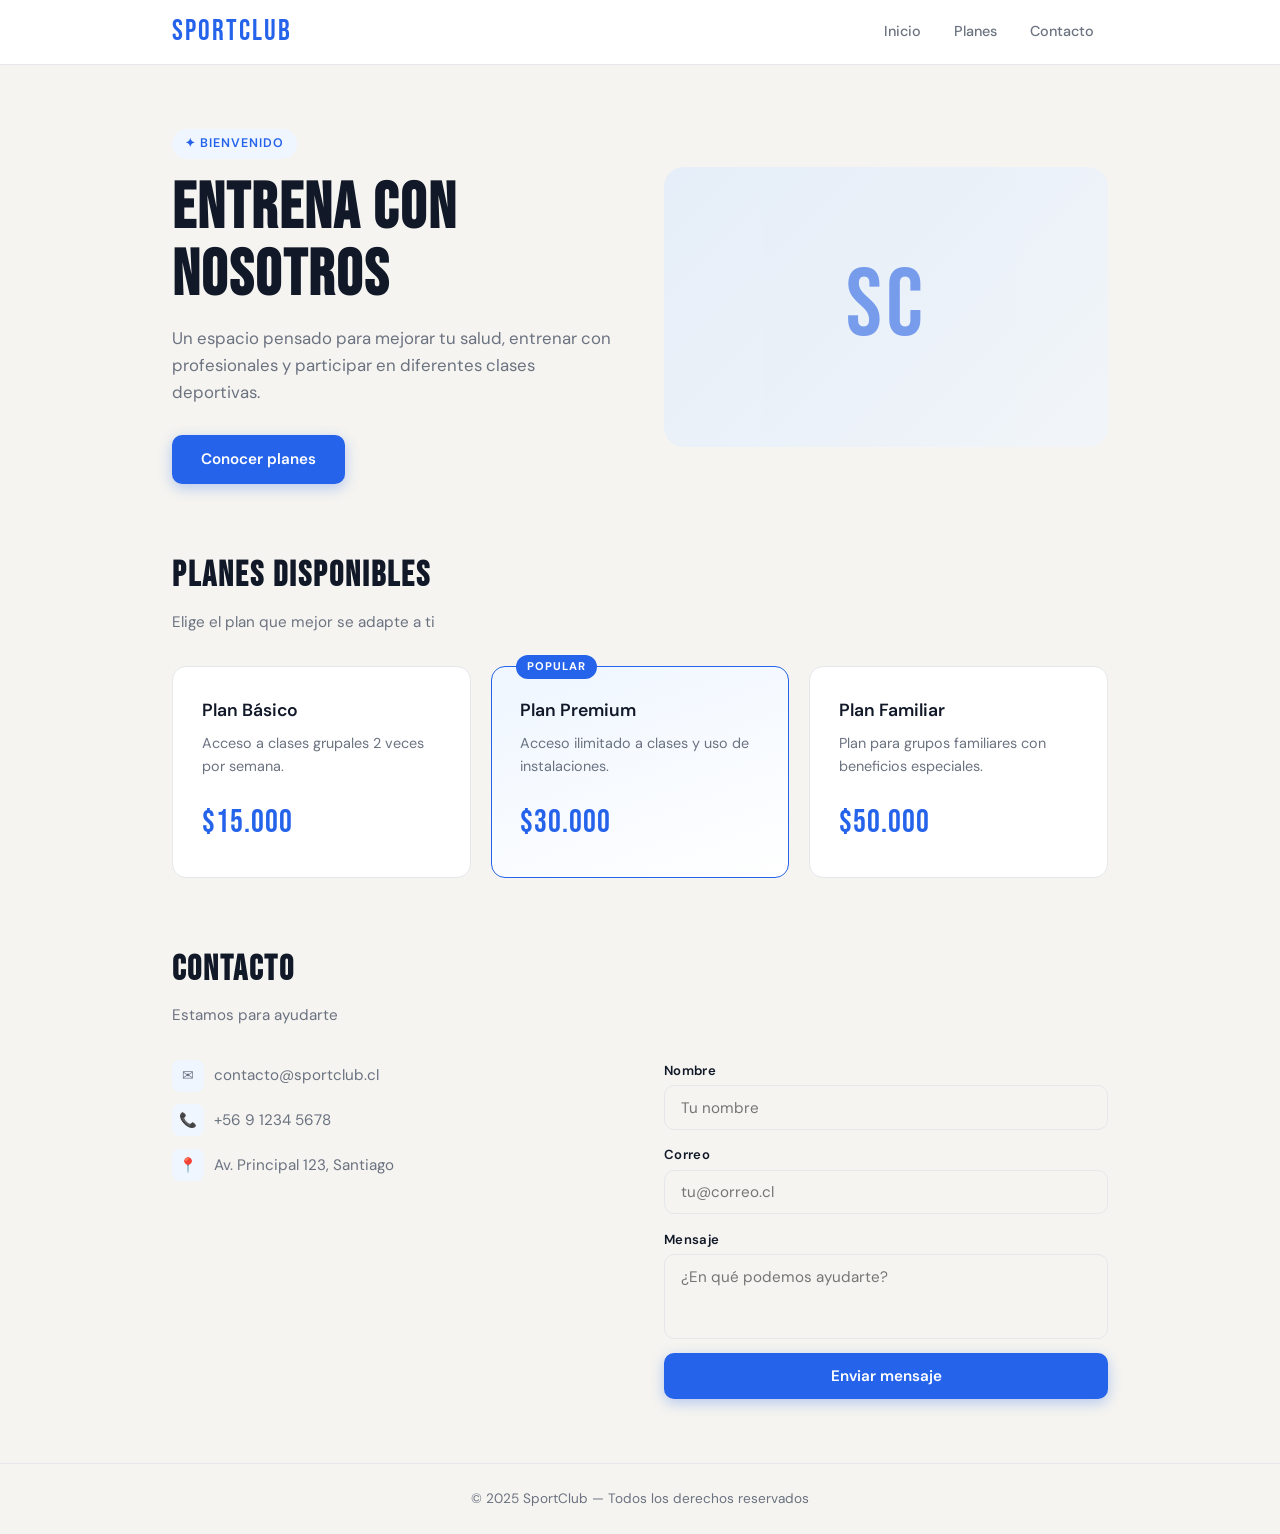
==== index.html @ 5abbde8e "Agregando la página de Login" ====
<!DOCTYPE html>
<html lang="es">
<head>
  <meta charset="UTF-8">
  <meta name="viewport" content="width=device-width, initial-scale=1.0">
  <title>SportClub</title>
  <link href="https://fonts.googleapis.com/css2?family=DM+Sans:wght@300;400;500;600&family=Bebas+Neue&display=swap" rel="stylesheet">
  <link rel="stylesheet" href="css/styles.css">
</head>
<body>

  <!-- HEADER -->
  <header>
    <div class="header-inner">
      <span class="logo">SportClub</span>
      <nav>
        <a href="#inicio">Inicio</a>
        <a href="#planes">Planes</a>
        <a href="#contacto">Contacto</a>
      </nav>
    </div>
  </header>

  <!-- HERO -->
  <main class="hero" id="inicio">
    <div>
      <span class="hero-badge">✦ Bienvenido</span>
      <h1>Entrena con nosotros</h1>
      <p>Un espacio pensado para mejorar tu salud, entrenar con profesionales y participar en diferentes clases deportivas.</p>
      <a href="#planes" class="btn-primary">Conocer planes</a>
    </div>
    <div class="hero-visual">SC</div>
  </main>

  <!-- PLANES -->
  <section id="planes">
    <h2 class="section-title">Planes disponibles</h2>
    <p class="section-sub">Elige el plan que mejor se adapte a ti</p>
    <div class="planes-grid">

      <div class="plan-card">
        <h3>Plan Básico</h3>
        <p>Acceso a clases grupales 2 veces por semana.</p>
        <div class="plan-price">$15.000</div>
      </div>

      <div class="plan-card featured">
        <span class="plan-badge">Popular</span>
        <h3>Plan Premium</h3>
        <p>Acceso ilimitado a clases y uso de instalaciones.</p>
        <div class="plan-price">$30.000</div>
      </div>

      <div class="plan-card">
        <h3>Plan Familiar</h3>
        <p>Plan para grupos familiares con beneficios especiales.</p>
        <div class="plan-price">$50.000</div>
      </div>

    </div>
  </section>

  <!-- CONTACTO -->
  <div class="contact-section" id="contacto">
    <h2 class="section-title">Contacto</h2>
    <p class="section-sub">Estamos para ayudarte</p>
    <div class="contact-grid">

      <div class="contact-info">
        <p>
          <span class="contact-icon">✉</span>
          contacto@sportclub.cl
        </p>
        <p>
          <span class="contact-icon">📞</span>
          +56 9 1234 5678
        </p>
        <p>
          <span class="contact-icon">📍</span>
          Av. Principal 123, Santiago
        </p>
      </div>

      <form class="contact-form" onsubmit="return false;">
        <div class="input-group">
          <label for="nombre">Nombre</label>
          <input type="text" id="nombre" placeholder="Tu nombre">
        </div>
        <div class="input-group">
          <label for="correo">Correo</label>
          <input type="email" id="correo" placeholder="tu@correo.cl">
        </div>
        <div class="input-group">
          <label for="mensaje">Mensaje</label>
          <textarea id="mensaje" rows="3" placeholder="¿En qué podemos ayudarte?"></textarea>
        </div>
        <button type="submit" class="btn-primary">Enviar mensaje</button>
      </form>

    </div>
  </div>

  <footer>
    <p>© 2025 SportClub — Todos los derechos reservados</p>
  </footer>

</body>
</html>
---- css/styles.css ----
*, *::before, *::after { box-sizing: border-box; margin: 0; padding: 0; }

:root {
  --bg: #f5f4f0;
  --surface: #ffffff;
  --accent: #2563eb;
  --accent-light: #eff6ff;
  --text: #111827;
  --muted: #6b7280;
  --border: #e5e7eb;
  --radius: 14px;
}

body {
  font-family: 'DM Sans', sans-serif;
  background: var(--bg);
  color: var(--text);
  line-height: 1.6;
}

/* ── HEADER ── */
header {
  background: var(--surface);
  border-bottom: 1px solid var(--border);
  position: sticky;
  top: 0;
  z-index: 100;
}

.header-inner {
  max-width: 1000px;
  margin: 0 auto;
  padding: 0 2rem;
  height: 64px;
  display: flex;
  align-items: center;
  justify-content: space-between;
}

.logo {
  font-family: 'Bebas Neue', sans-serif;
  font-size: 1.8rem;
  letter-spacing: 2px;
  color: var(--accent);
}

nav { display: flex; gap: 0.25rem; }

nav a {
  text-decoration: none;
  color: var(--muted);
  font-size: 0.9rem;
  font-weight: 500;
  padding: 0.4rem 0.9rem;
  border-radius: 8px;
  transition: background 0.2s, color 0.2s;
}

nav a:hover {
  background: var(--accent-light);
  color: var(--accent);
}

/* ── HERO ── */
.hero {
  max-width: 1000px;
  margin: 4rem auto;
  padding: 0 2rem;
  display: grid;
  grid-template-columns: 1fr 1fr;
  gap: 3rem;
  align-items: center;
}

.hero-badge {
  display: inline-block;
  background: var(--accent-light);
  color: var(--accent);
  font-size: 0.78rem;
  font-weight: 600;
  letter-spacing: 1px;
  text-transform: uppercase;
  padding: 0.3rem 0.8rem;
  border-radius: 100px;
  margin-bottom: 1rem;
}

.hero h1 {
  font-family: 'Bebas Neue', sans-serif;
  font-size: clamp(2.8rem, 5vw, 4rem);
  letter-spacing: 2px;
  line-height: 1.05;
  margin-bottom: 1rem;
}

.hero p {
  color: var(--muted);
  font-size: 1.05rem;
  margin-bottom: 1.8rem;
  max-width: 38ch;
}

.btn-primary {
  display: inline-block;
  background: var(--accent);
  color: #fff;
  font-family: 'DM Sans', sans-serif;
  font-size: 0.95rem;
  font-weight: 600;
  padding: 0.8rem 1.8rem;
  border-radius: 10px;
  border: none;
  cursor: pointer;
  text-decoration: none;
  transition: transform 0.15s, box-shadow 0.15s;
  box-shadow: 0 4px 14px rgba(37,99,235,0.3);
}

.btn-primary:hover {
  transform: translateY(-2px);
  box-shadow: 0 8px 20px rgba(37,99,235,0.35);
}

.hero-visual {
  background: linear-gradient(135deg, #dbeafe 0%, #eff6ff 100%);
  border-radius: 20px;
  height: 280px;
  display: flex;
  align-items: center;
  justify-content: center;
  font-family: 'Bebas Neue', sans-serif;
  font-size: 6rem;
  color: var(--accent);
  letter-spacing: 4px;
  opacity: 0.6;
}

/* ── SECCIÓN GENÉRICA ── */
section, .contact-section {
  max-width: 1000px;
  margin: 0 auto 4rem;
  padding: 0 2rem;
}

.section-title {
  font-family: 'Bebas Neue', sans-serif;
  font-size: 2.2rem;
  letter-spacing: 2px;
  margin-bottom: 0.3rem;
}

.section-sub {
  color: var(--muted);
  font-size: 0.95rem;
  margin-bottom: 2rem;
}

/* ── PLANES ── */
.planes-grid {
  display: grid;
  grid-template-columns: repeat(3, 1fr);
  gap: 1.25rem;
}

.plan-card {
  background: var(--surface);
  border: 1px solid var(--border);
  border-radius: var(--radius);
  padding: 1.8rem;
  transition: transform 0.2s, box-shadow 0.2s;
  position: relative;
}

.plan-card:hover {
  transform: translateY(-4px);
  box-shadow: 0 12px 30px rgba(0,0,0,0.08);
}

.plan-card.featured {
  border-color: var(--accent);
  background: linear-gradient(160deg, #eff6ff, #fff);
}

.plan-badge {
  position: absolute;
  top: -12px;
  left: 1.5rem;
  background: var(--accent);
  color: #fff;
  font-size: 0.7rem;
  font-weight: 700;
  letter-spacing: 1px;
  text-transform: uppercase;
  padding: 0.2rem 0.7rem;
  border-radius: 100px;
}

.plan-card h3 {
  font-size: 1.1rem;
  font-weight: 600;
  margin-bottom: 0.5rem;
}

.plan-card p {
  color: var(--muted);
  font-size: 0.9rem;
  margin-bottom: 1.2rem;
}

.plan-price {
  font-family: 'Bebas Neue', sans-serif;
  font-size: 2rem;
  letter-spacing: 1px;
  color: var(--accent);
}

/* ── CONTACTO ── */
.contact-grid {
  display: grid;
  grid-template-columns: 1fr 1fr;
  gap: 3rem;
  align-items: start;
}

.contact-info p {
  display: flex;
  align-items: center;
  gap: 0.6rem;
  color: var(--muted);
  font-size: 0.95rem;
  margin-bottom: 0.8rem;
}

.contact-icon {
  width: 32px;
  height: 32px;
  background: var(--accent-light);
  border-radius: 8px;
  display: flex;
  align-items: center;
  justify-content: center;
  font-size: 0.9rem;
  flex-shrink: 0;
}

.contact-form { display: flex; flex-direction: column; gap: 0.9rem; }

.input-group { display: flex; flex-direction: column; gap: 0.3rem; }

.input-group label {
  font-size: 0.82rem;
  font-weight: 600;
  color: var(--text);
  letter-spacing: 0.3px;
}

.input-group input,
.input-group textarea {
  font-family: 'DM Sans', sans-serif;
  font-size: 0.95rem;
  color: var(--text);
  background: var(--bg);
  border: 1.5px solid var(--border);
  border-radius: 10px;
  padding: 0.7rem 1rem;
  outline: none;
  transition: border-color 0.2s, box-shadow 0.2s;
  resize: none;
}

.input-group input:focus,
.input-group textarea:focus {
  border-color: var(--accent);
  box-shadow: 0 0 0 3px rgba(37,99,235,0.1);
}

/* ── FOOTER ── */
footer {
  border-top: 1px solid var(--border);
  text-align: center;
  padding: 1.5rem;
  color: var(--muted);
  font-size: 0.85rem;
}

/* ── RESPONSIVE ── */
@media (max-width: 700px) {
  .hero { grid-template-columns: 1fr; }
  .hero-visual { display: none; }
  .planes-grid { grid-template-columns: 1fr; }
  .contact-grid { grid-template-columns: 1fr; }
}
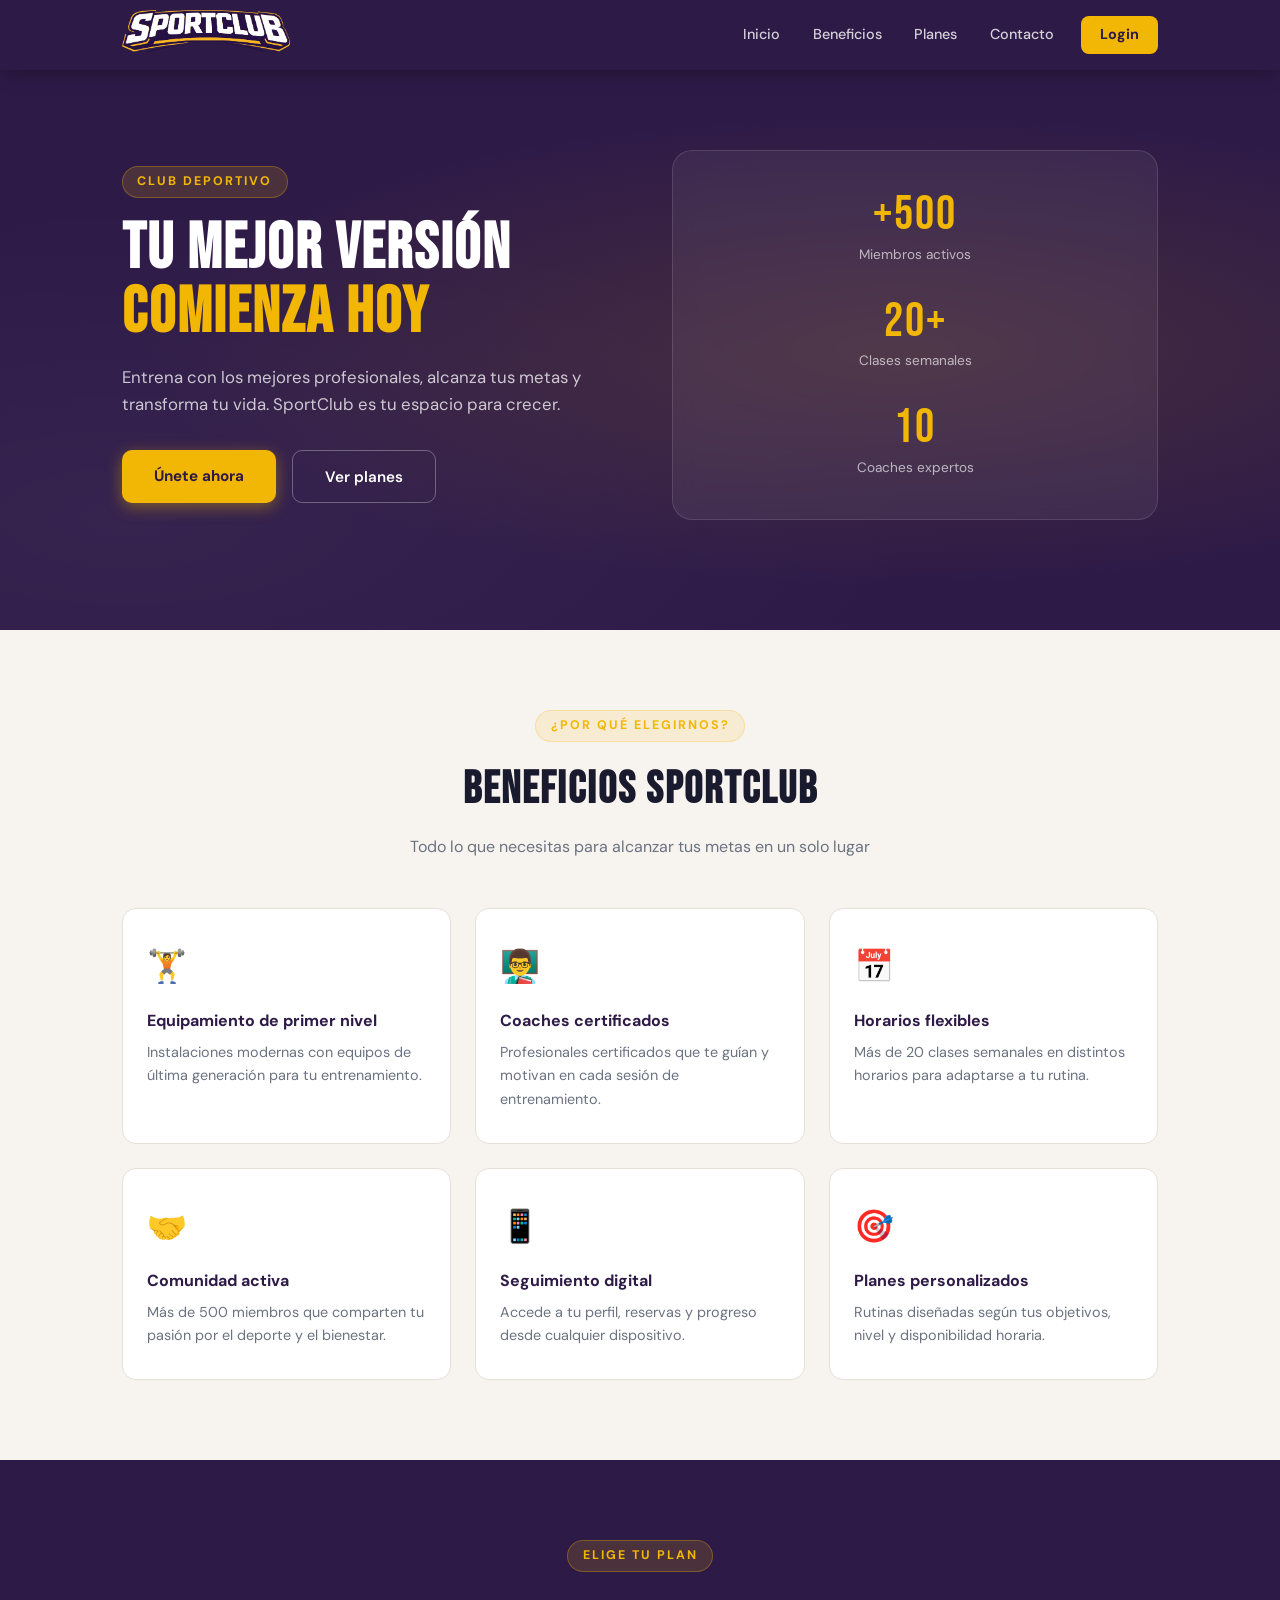
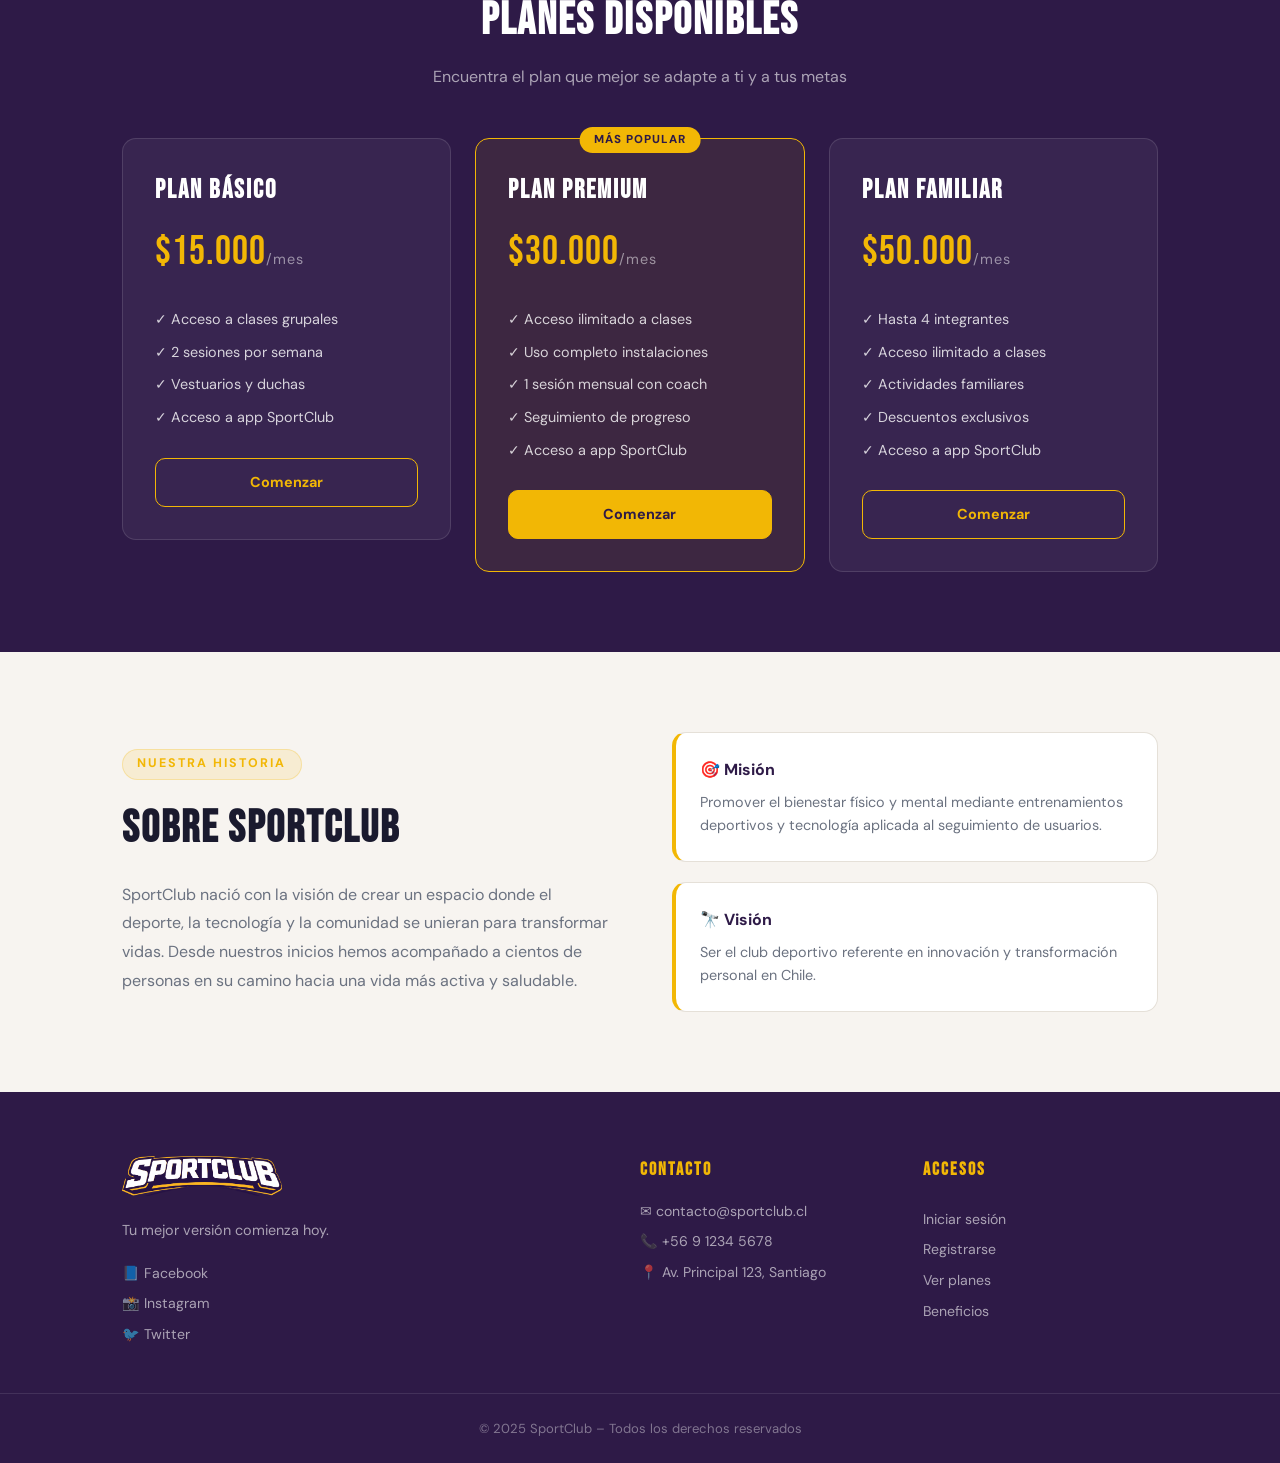
==== commit 2060ec0c: "Actualizando Landing Page con colores corporativos y secciones completas" ====
--- a/index.html
+++ b/index.html
@@ -3,105 +3,218 @@
 <head>
   <meta charset="UTF-8">
   <meta name="viewport" content="width=device-width, initial-scale=1.0">
-  <title>SportClub</title>
-  <link href="https://fonts.googleapis.com/css2?family=DM+Sans:wght@300;400;500;600&family=Bebas+Neue&display=swap" rel="stylesheet">
+  <title>SportClub – Tu mejor versión comienza hoy</title>
+  <link href="https://fonts.googleapis.com/css2?family=Bebas+Neue&family=DM+Sans:wght@300;400;500;600;700&display=swap" rel="stylesheet">
   <link rel="stylesheet" href="css/styles.css">
 </head>
 <body>
 
   <!-- HEADER -->
-  <header>
+  <header class="header">
     <div class="header-inner">
-      <span class="logo">SportClub</span>
-      <nav>
-        <a href="#inicio">Inicio</a>
-        <a href="#planes">Planes</a>
-        <a href="#contacto">Contacto</a>
+      <a href="index.html" class="header-logo">
+        <img src="assets/img/logo.png" alt="SportClub">
+      </a>
+      <nav class="nav">
+        <a href="#inicio" class="nav-link">Inicio</a>
+        <a href="#beneficios" class="nav-link">Beneficios</a>
+        <a href="#planes" class="nav-link">Planes</a>
+        <a href="#contacto" class="nav-link">Contacto</a>
+        <a href="pages/login.html" class="nav-btn">Login</a>
       </nav>
     </div>
   </header>
 
   <!-- HERO -->
-  <main class="hero" id="inicio">
-    <div>
-      <span class="hero-badge">✦ Bienvenido</span>
-      <h1>Entrena con nosotros</h1>
-      <p>Un espacio pensado para mejorar tu salud, entrenar con profesionales y participar en diferentes clases deportivas.</p>
-      <a href="#planes" class="btn-primary">Conocer planes</a>
-    </div>
-    <div class="hero-visual">SC</div>
-  </main>
+  <section class="hero" id="inicio">
+    <div class="hero-bg"></div>
+    <div class="hero-inner">
+      <div class="hero-content">
+        <span class="hero-tag">Club Deportivo</span>
+        <h1 class="hero-title">Tu mejor versión<br><span class="hero-accent">comienza hoy</span></h1>
+        <p class="hero-desc">Entrena con los mejores profesionales, alcanza tus metas y transforma tu vida. SportClub es tu espacio para crecer.</p>
+        <div class="hero-actions">
+          <a href="pages/registro.html" class="btn-primary">Únete ahora</a>
+          <a href="#planes" class="btn-secondary">Ver planes</a>
+        </div>
+      </div>
+      <div class="hero-visual">
+        <div class="hero-card">
+          <div class="hero-stat">
+            <span class="stat-num">+500</span>
+            <span class="stat-label">Miembros activos</span>
+          </div>
+          <div class="hero-stat">
+            <span class="stat-num">20+</span>
+            <span class="stat-label">Clases semanales</span>
+          </div>
+          <div class="hero-stat">
+            <span class="stat-num">10</span>
+            <span class="stat-label">Coaches expertos</span>
+          </div>
+        </div>
+      </div>
+    </div>
+  </section>
+
+  <!-- BENEFICIOS -->
+  <section class="section" id="beneficios">
+    <div class="section-inner">
+      <div class="section-header">
+        <span class="section-tag">¿Por qué elegirnos?</span>
+        <h2 class="section-title">Beneficios SportClub</h2>
+        <p class="section-sub">Todo lo que necesitas para alcanzar tus metas en un solo lugar</p>
+      </div>
+      <div class="benefits-grid">
+        <div class="benefit-card">
+          <div class="benefit-icon">🏋️</div>
+          <h3>Equipamiento de primer nivel</h3>
+          <p>Instalaciones modernas con equipos de última generación para tu entrenamiento.</p>
+        </div>
+        <div class="benefit-card">
+          <div class="benefit-icon">👨‍🏫</div>
+          <h3>Coaches certificados</h3>
+          <p>Profesionales certificados que te guían y motivan en cada sesión de entrenamiento.</p>
+        </div>
+        <div class="benefit-card">
+          <div class="benefit-icon">📅</div>
+          <h3>Horarios flexibles</h3>
+          <p>Más de 20 clases semanales en distintos horarios para adaptarse a tu rutina.</p>
+        </div>
+        <div class="benefit-card">
+          <div class="benefit-icon">🤝</div>
+          <h3>Comunidad activa</h3>
+          <p>Más de 500 miembros que comparten tu pasión por el deporte y el bienestar.</p>
+        </div>
+        <div class="benefit-card">
+          <div class="benefit-icon">📱</div>
+          <h3>Seguimiento digital</h3>
+          <p>Accede a tu perfil, reservas y progreso desde cualquier dispositivo.</p>
+        </div>
+        <div class="benefit-card">
+          <div class="benefit-icon">🎯</div>
+          <h3>Planes personalizados</h3>
+          <p>Rutinas diseñadas según tus objetivos, nivel y disponibilidad horaria.</p>
+        </div>
+      </div>
+    </div>
+  </section>
 
   <!-- PLANES -->
-  <section id="planes">
-    <h2 class="section-title">Planes disponibles</h2>
-    <p class="section-sub">Elige el plan que mejor se adapte a ti</p>
-    <div class="planes-grid">
-
-      <div class="plan-card">
-        <h3>Plan Básico</h3>
-        <p>Acceso a clases grupales 2 veces por semana.</p>
-        <div class="plan-price">$15.000</div>
-      </div>
-
-      <div class="plan-card featured">
-        <span class="plan-badge">Popular</span>
-        <h3>Plan Premium</h3>
-        <p>Acceso ilimitado a clases y uso de instalaciones.</p>
-        <div class="plan-price">$30.000</div>
-      </div>
-
-      <div class="plan-card">
-        <h3>Plan Familiar</h3>
-        <p>Plan para grupos familiares con beneficios especiales.</p>
-        <div class="plan-price">$50.000</div>
-      </div>
-
-    </div>
-  </section>
-
-  <!-- CONTACTO -->
-  <div class="contact-section" id="contacto">
-    <h2 class="section-title">Contacto</h2>
-    <p class="section-sub">Estamos para ayudarte</p>
-    <div class="contact-grid">
-
-      <div class="contact-info">
-        <p>
-          <span class="contact-icon">✉</span>
-          contacto@sportclub.cl
-        </p>
-        <p>
-          <span class="contact-icon">📞</span>
-          +56 9 1234 5678
-        </p>
-        <p>
-          <span class="contact-icon">📍</span>
-          Av. Principal 123, Santiago
-        </p>
-      </div>
-
-      <form class="contact-form" onsubmit="return false;">
-        <div class="input-group">
-          <label for="nombre">Nombre</label>
-          <input type="text" id="nombre" placeholder="Tu nombre">
-        </div>
-        <div class="input-group">
-          <label for="correo">Correo</label>
-          <input type="email" id="correo" placeholder="tu@correo.cl">
-        </div>
-        <div class="input-group">
-          <label for="mensaje">Mensaje</label>
-          <textarea id="mensaje" rows="3" placeholder="¿En qué podemos ayudarte?"></textarea>
-        </div>
-        <button type="submit" class="btn-primary">Enviar mensaje</button>
-      </form>
-
-    </div>
-  </div>
-
-  <footer>
-    <p>© 2025 SportClub — Todos los derechos reservados</p>
+  <section class="section section-dark" id="planes">
+    <div class="section-inner">
+      <div class="section-header">
+        <span class="section-tag">Elige tu plan</span>
+        <h2 class="section-title">Planes disponibles</h2>
+        <p class="section-sub">Encuentra el plan que mejor se adapte a ti y a tus metas</p>
+      </div>
+      <div class="planes-grid">
+
+        <div class="plan-card">
+          <div class="plan-header">
+            <h3>Plan Básico</h3>
+            <div class="plan-price">$15.000<span>/mes</span></div>
+          </div>
+          <ul class="plan-features">
+            <li>✓ Acceso a clases grupales</li>
+            <li>✓ 2 sesiones por semana</li>
+            <li>✓ Vestuarios y duchas</li>
+            <li>✓ Acceso a app SportClub</li>
+          </ul>
+          <a href="pages/registro.html" class="btn-plan">Comenzar</a>
+        </div>
+
+        <div class="plan-card plan-featured">
+          <span class="plan-badge">Más popular</span>
+          <div class="plan-header">
+            <h3>Plan Premium</h3>
+            <div class="plan-price">$30.000<span>/mes</span></div>
+          </div>
+          <ul class="plan-features">
+            <li>✓ Acceso ilimitado a clases</li>
+            <li>✓ Uso completo instalaciones</li>
+            <li>✓ 1 sesión mensual con coach</li>
+            <li>✓ Seguimiento de progreso</li>
+            <li>✓ Acceso a app SportClub</li>
+          </ul>
+          <a href="pages/registro.html" class="btn-plan">Comenzar</a>
+        </div>
+
+        <div class="plan-card">
+          <div class="plan-header">
+            <h3>Plan Familiar</h3>
+            <div class="plan-price">$50.000<span>/mes</span></div>
+          </div>
+          <ul class="plan-features">
+            <li>✓ Hasta 4 integrantes</li>
+            <li>✓ Acceso ilimitado a clases</li>
+            <li>✓ Actividades familiares</li>
+            <li>✓ Descuentos exclusivos</li>
+            <li>✓ Acceso a app SportClub</li>
+          </ul>
+          <a href="pages/registro.html" class="btn-plan">Comenzar</a>
+        </div>
+
+      </div>
+    </div>
+  </section>
+
+  <!-- SOBRE EL CLUB -->
+  <section class="section" id="sobre">
+    <div class="section-inner">
+      <div class="sobre-grid">
+        <div class="sobre-content">
+          <span class="section-tag">Nuestra historia</span>
+          <h2 class="section-title">Sobre SportClub</h2>
+          <p class="sobre-text">SportClub nació con la visión de crear un espacio donde el deporte, la tecnología y la comunidad se unieran para transformar vidas. Desde nuestros inicios hemos acompañado a cientos de personas en su camino hacia una vida más activa y saludable.</p>
+        </div>
+        <div class="sobre-cards">
+          <div class="sobre-card">
+            <h4>🎯 Misión</h4>
+            <p>Promover el bienestar físico y mental mediante entrenamientos deportivos y tecnología aplicada al seguimiento de usuarios.</p>
+          </div>
+          <div class="sobre-card">
+            <h4>🔭 Visión</h4>
+            <p>Ser el club deportivo referente en innovación y transformación personal en Chile.</p>
+          </div>
+        </div>
+      </div>
+    </div>
+  </section>
+
+  <!-- FOOTER -->
+  <footer class="footer" id="contacto">
+    <div class="footer-inner">
+
+      <div class="footer-brand">
+        <img src="assets/img/logo.png" alt="SportClub" class="footer-logo">
+        <p>Tu mejor versión comienza hoy.</p>
+        <div class="footer-social">
+          <a href="#" class="social-link">📘 Facebook</a>
+          <a href="#" class="social-link">📸 Instagram</a>
+          <a href="#" class="social-link">🐦 Twitter</a>
+        </div>
+      </div>
+
+      <div class="footer-contact">
+        <h4>Contacto</h4>
+        <p>✉ contacto@sportclub.cl</p>
+        <p>📞 +56 9 1234 5678</p>
+        <p>📍 Av. Principal 123, Santiago</p>
+      </div>
+
+      <div class="footer-links">
+        <h4>Accesos</h4>
+        <a href="pages/login.html">Iniciar sesión</a>
+        <a href="pages/registro.html">Registrarse</a>
+        <a href="#planes">Ver planes</a>
+        <a href="#beneficios">Beneficios</a>
+      </div>
+
+    </div>
+    <div class="footer-bottom">
+      <p>© 2025 SportClub – Todos los derechos reservados</p>
+    </div>
   </footer>
 
 </body>
--- a/css/styles.css
+++ b/css/styles.css
@@ -1,15 +1,20 @@
 *, *::before, *::after { box-sizing: border-box; margin: 0; padding: 0; }
 
 :root {
-  --bg: #f5f4f0;
+  --purple: #2E1A47;
+  --purple-light: #3d2460;
+  --gold: #F2B705;
+  --gold-light: #f5c93a;
+  --white: #FFFFFF;
+  --bg: #f7f4f0;
   --surface: #ffffff;
-  --accent: #2563eb;
-  --accent-light: #eff6ff;
-  --text: #111827;
+  --text: #1a1a2e;
   --muted: #6b7280;
-  --border: #e5e7eb;
+  --border: #e5e0d8;
   --radius: 14px;
 }
+
+html { scroll-behavior: smooth; }
 
 body {
   font-family: 'DM Sans', sans-serif;
@@ -19,36 +24,38 @@
 }
 
 /* ── HEADER ── */
-header {
-  background: var(--surface);
-  border-bottom: 1px solid var(--border);
+.header {
+  background: var(--purple);
   position: sticky;
   top: 0;
   z-index: 100;
+  box-shadow: 0 2px 20px rgba(0,0,0,0.3);
 }
 
 .header-inner {
-  max-width: 1000px;
+  max-width: 1100px;
   margin: 0 auto;
   padding: 0 2rem;
-  height: 64px;
+  height: 70px;
   display: flex;
   align-items: center;
   justify-content: space-between;
 }
 
-.logo {
-  font-family: 'Bebas Neue', sans-serif;
-  font-size: 1.8rem;
-  letter-spacing: 2px;
-  color: var(--accent);
-}
-
-nav { display: flex; gap: 0.25rem; }
-
-nav a {
-  text-decoration: none;
-  color: var(--muted);
+.header-logo img {
+  height: 42px;
+  width: auto;
+}
+
+.nav {
+  display: flex;
+  align-items: center;
+  gap: 0.25rem;
+}
+
+.nav-link {
+  text-decoration: none;
+  color: rgba(255,255,255,0.8);
   font-size: 0.9rem;
   font-weight: 500;
   padding: 0.4rem 0.9rem;
@@ -56,237 +63,481 @@
   transition: background 0.2s, color 0.2s;
 }
 
-nav a:hover {
-  background: var(--accent-light);
-  color: var(--accent);
+.nav-link:hover {
+  background: rgba(255,255,255,0.1);
+  color: var(--white);
+}
+
+.nav-btn {
+  text-decoration: none;
+  background: var(--gold);
+  color: var(--purple);
+  font-size: 0.9rem;
+  font-weight: 700;
+  padding: 0.45rem 1.2rem;
+  border-radius: 8px;
+  margin-left: 0.5rem;
+  transition: background 0.2s, transform 0.15s;
+}
+
+.nav-btn:hover {
+  background: var(--gold-light);
+  transform: translateY(-1px);
 }
 
 /* ── HERO ── */
 .hero {
-  max-width: 1000px;
-  margin: 4rem auto;
-  padding: 0 2rem;
+  position: relative;
+  background: var(--purple);
+  overflow: hidden;
+  min-height: 560px;
+}
+
+.hero-bg {
+  position: absolute;
+  inset: 0;
+  background:
+    radial-gradient(ellipse at 70% 50%, rgba(242,183,5,0.12) 0%, transparent 60%),
+    radial-gradient(ellipse at 10% 80%, rgba(255,255,255,0.04) 0%, transparent 50%);
+}
+
+.hero-inner {
+  position: relative;
+  max-width: 1100px;
+  margin: 0 auto;
+  padding: 5rem 2rem;
   display: grid;
   grid-template-columns: 1fr 1fr;
-  gap: 3rem;
+  gap: 4rem;
   align-items: center;
 }
 
-.hero-badge {
+.hero-tag {
   display: inline-block;
-  background: var(--accent-light);
-  color: var(--accent);
+  background: rgba(242,183,5,0.15);
+  color: var(--gold);
   font-size: 0.78rem;
-  font-weight: 600;
-  letter-spacing: 1px;
+  font-weight: 700;
+  letter-spacing: 2px;
   text-transform: uppercase;
-  padding: 0.3rem 0.8rem;
+  padding: 0.3rem 0.9rem;
   border-radius: 100px;
-  margin-bottom: 1rem;
-}
-
-.hero h1 {
+  border: 1px solid rgba(242,183,5,0.3);
+  margin-bottom: 1.2rem;
+}
+
+.hero-title {
   font-family: 'Bebas Neue', sans-serif;
-  font-size: clamp(2.8rem, 5vw, 4rem);
-  letter-spacing: 2px;
-  line-height: 1.05;
-  margin-bottom: 1rem;
-}
-
-.hero p {
-  color: var(--muted);
+  font-size: clamp(3rem, 5vw, 4.5rem);
+  letter-spacing: 2px;
+  line-height: 1.0;
+  color: var(--white);
+  margin-bottom: 1.2rem;
+}
+
+.hero-accent { color: var(--gold); }
+
+.hero-desc {
+  color: rgba(255,255,255,0.75);
   font-size: 1.05rem;
-  margin-bottom: 1.8rem;
-  max-width: 38ch;
-}
+  margin-bottom: 2rem;
+  max-width: 42ch;
+}
+
+.hero-actions { display: flex; gap: 1rem; flex-wrap: wrap; }
 
 .btn-primary {
   display: inline-block;
-  background: var(--accent);
-  color: #fff;
-  font-family: 'DM Sans', sans-serif;
+  background: var(--gold);
+  color: var(--purple);
+  font-weight: 700;
   font-size: 0.95rem;
-  font-weight: 600;
-  padding: 0.8rem 1.8rem;
+  padding: 0.85rem 2rem;
   border-radius: 10px;
-  border: none;
-  cursor: pointer;
-  text-decoration: none;
-  transition: transform 0.15s, box-shadow 0.15s;
-  box-shadow: 0 4px 14px rgba(37,99,235,0.3);
+  text-decoration: none;
+  transition: transform 0.15s, box-shadow 0.2s;
+  box-shadow: 0 4px 16px rgba(242,183,5,0.4);
 }
 
 .btn-primary:hover {
   transform: translateY(-2px);
-  box-shadow: 0 8px 20px rgba(37,99,235,0.35);
-}
-
-.hero-visual {
-  background: linear-gradient(135deg, #dbeafe 0%, #eff6ff 100%);
+  box-shadow: 0 8px 24px rgba(242,183,5,0.45);
+}
+
+.btn-secondary {
+  display: inline-block;
+  background: transparent;
+  color: var(--white);
+  font-weight: 600;
+  font-size: 0.95rem;
+  padding: 0.85rem 2rem;
+  border-radius: 10px;
+  border: 1.5px solid rgba(255,255,255,0.3);
+  text-decoration: none;
+  transition: border-color 0.2s, background 0.2s;
+}
+
+.btn-secondary:hover {
+  border-color: var(--gold);
+  color: var(--gold);
+}
+
+.hero-card {
+  background: rgba(255,255,255,0.06);
+  border: 1px solid rgba(255,255,255,0.12);
   border-radius: 20px;
-  height: 280px;
-  display: flex;
-  align-items: center;
-  justify-content: center;
+  padding: 2.5rem;
+  display: flex;
+  flex-direction: column;
+  gap: 2rem;
+  backdrop-filter: blur(10px);
+}
+
+.hero-stat { text-align: center; }
+
+.stat-num {
+  display: block;
   font-family: 'Bebas Neue', sans-serif;
-  font-size: 6rem;
-  color: var(--accent);
-  letter-spacing: 4px;
-  opacity: 0.6;
-}
-
-/* ── SECCIÓN GENÉRICA ── */
-section, .contact-section {
-  max-width: 1000px;
-  margin: 0 auto 4rem;
+  font-size: 3rem;
+  color: var(--gold);
+  letter-spacing: 2px;
+  line-height: 1;
+}
+
+.stat-label {
+  display: block;
+  color: rgba(255,255,255,0.65);
+  font-size: 0.85rem;
+  margin-top: 0.3rem;
+}
+
+/* ── SECCIONES ── */
+.section { padding: 5rem 0; }
+
+.section-dark {
+  background: var(--purple);
+}
+
+.section-inner {
+  max-width: 1100px;
+  margin: 0 auto;
   padding: 0 2rem;
+}
+
+.section-header {
+  text-align: center;
+  margin-bottom: 3rem;
+}
+
+.section-tag {
+  display: inline-block;
+  background: rgba(242,183,5,0.12);
+  color: var(--gold);
+  font-size: 0.78rem;
+  font-weight: 700;
+  letter-spacing: 2px;
+  text-transform: uppercase;
+  padding: 0.3rem 0.9rem;
+  border-radius: 100px;
+  border: 1px solid rgba(242,183,5,0.25);
+  margin-bottom: 0.8rem;
+}
+
+.section-dark .section-tag {
+  background: rgba(242,183,5,0.15);
+  border-color: rgba(242,183,5,0.3);
 }
 
 .section-title {
   font-family: 'Bebas Neue', sans-serif;
-  font-size: 2.2rem;
-  letter-spacing: 2px;
-  margin-bottom: 0.3rem;
-}
+  font-size: 2.8rem;
+  letter-spacing: 2px;
+  color: var(--text);
+  margin-bottom: 0.5rem;
+}
+
+.section-dark .section-title { color: var(--white); }
 
 .section-sub {
   color: var(--muted);
-  font-size: 0.95rem;
-  margin-bottom: 2rem;
+  font-size: 1rem;
+}
+
+.section-dark .section-sub { color: rgba(255,255,255,0.6); }
+
+/* ── BENEFICIOS ── */
+.benefits-grid {
+  display: grid;
+  grid-template-columns: repeat(3, 1fr);
+  gap: 1.5rem;
+}
+
+.benefit-card {
+  background: var(--surface);
+  border: 1px solid var(--border);
+  border-radius: var(--radius);
+  padding: 2rem 1.5rem;
+  transition: transform 0.2s, box-shadow 0.2s;
+}
+
+.benefit-card:hover {
+  transform: translateY(-4px);
+  box-shadow: 0 12px 30px rgba(46,26,71,0.1);
+}
+
+.benefit-icon {
+  font-size: 2rem;
+  margin-bottom: 1rem;
+}
+
+.benefit-card h3 {
+  font-size: 1rem;
+  font-weight: 700;
+  color: var(--purple);
+  margin-bottom: 0.5rem;
+}
+
+.benefit-card p {
+  color: var(--muted);
+  font-size: 0.9rem;
 }
 
 /* ── PLANES ── */
 .planes-grid {
   display: grid;
   grid-template-columns: repeat(3, 1fr);
-  gap: 1.25rem;
+  gap: 1.5rem;
+  align-items: start;
 }
 
 .plan-card {
-  background: var(--surface);
-  border: 1px solid var(--border);
+  background: rgba(255,255,255,0.05);
+  border: 1px solid rgba(255,255,255,0.12);
   border-radius: var(--radius);
-  padding: 1.8rem;
+  padding: 2rem;
+  position: relative;
   transition: transform 0.2s, box-shadow 0.2s;
-  position: relative;
 }
 
 .plan-card:hover {
   transform: translateY(-4px);
-  box-shadow: 0 12px 30px rgba(0,0,0,0.08);
-}
-
-.plan-card.featured {
-  border-color: var(--accent);
-  background: linear-gradient(160deg, #eff6ff, #fff);
+  box-shadow: 0 16px 40px rgba(0,0,0,0.3);
+}
+
+.plan-card.plan-featured {
+  background: rgba(242,183,5,0.08);
+  border-color: var(--gold);
 }
 
 .plan-badge {
   position: absolute;
   top: -12px;
-  left: 1.5rem;
-  background: var(--accent);
-  color: #fff;
-  font-size: 0.7rem;
-  font-weight: 700;
+  left: 50%;
+  transform: translateX(-50%);
+  background: var(--gold);
+  color: var(--purple);
+  font-size: 0.72rem;
+  font-weight: 800;
   letter-spacing: 1px;
   text-transform: uppercase;
-  padding: 0.2rem 0.7rem;
+  padding: 0.25rem 0.9rem;
   border-radius: 100px;
-}
+  white-space: nowrap;
+}
+
+.plan-header { margin-bottom: 1.5rem; }
 
 .plan-card h3 {
-  font-size: 1.1rem;
-  font-weight: 600;
+  font-family: 'Bebas Neue', sans-serif;
+  font-size: 1.6rem;
+  letter-spacing: 2px;
+  color: var(--white);
   margin-bottom: 0.5rem;
-}
-
-.plan-card p {
-  color: var(--muted);
-  font-size: 0.9rem;
-  margin-bottom: 1.2rem;
 }
 
 .plan-price {
   font-family: 'Bebas Neue', sans-serif;
-  font-size: 2rem;
+  font-size: 2.5rem;
+  color: var(--gold);
   letter-spacing: 1px;
-  color: var(--accent);
-}
-
-/* ── CONTACTO ── */
-.contact-grid {
+}
+
+.plan-price span {
+  font-family: 'DM Sans', sans-serif;
+  font-size: 0.9rem;
+  color: rgba(255,255,255,0.5);
+  font-weight: 400;
+}
+
+.plan-features {
+  list-style: none;
+  display: flex;
+  flex-direction: column;
+  gap: 0.6rem;
+  margin-bottom: 1.8rem;
+}
+
+.plan-features li {
+  color: rgba(255,255,255,0.8);
+  font-size: 0.9rem;
+}
+
+.btn-plan {
+  display: block;
+  text-align: center;
+  background: transparent;
+  color: var(--gold);
+  font-weight: 700;
+  font-size: 0.9rem;
+  padding: 0.75rem;
+  border-radius: 10px;
+  border: 1.5px solid var(--gold);
+  text-decoration: none;
+  transition: background 0.2s, color 0.2s;
+}
+
+.btn-plan:hover {
+  background: var(--gold);
+  color: var(--purple);
+}
+
+.plan-featured .btn-plan {
+  background: var(--gold);
+  color: var(--purple);
+}
+
+.plan-featured .btn-plan:hover {
+  background: var(--gold-light);
+}
+
+/* ── SOBRE EL CLUB ── */
+.sobre-grid {
   display: grid;
   grid-template-columns: 1fr 1fr;
+  gap: 4rem;
+  align-items: center;
+}
+
+.sobre-text {
+  color: var(--muted);
+  font-size: 1rem;
+  margin-top: 1rem;
+  line-height: 1.8;
+}
+
+.sobre-cards {
+  display: flex;
+  flex-direction: column;
+  gap: 1.25rem;
+}
+
+.sobre-card {
+  background: var(--surface);
+  border: 1px solid var(--border);
+  border-left: 4px solid var(--gold);
+  border-radius: var(--radius);
+  padding: 1.5rem;
+}
+
+.sobre-card h4 {
+  font-size: 1rem;
+  font-weight: 700;
+  color: var(--purple);
+  margin-bottom: 0.5rem;
+}
+
+.sobre-card p {
+  color: var(--muted);
+  font-size: 0.9rem;
+}
+
+/* ── FOOTER ── */
+.footer {
+  background: var(--purple);
+  padding: 4rem 0 0;
+}
+
+.footer-inner {
+  max-width: 1100px;
+  margin: 0 auto;
+  padding: 0 2rem 3rem;
+  display: grid;
+  grid-template-columns: 2fr 1fr 1fr;
   gap: 3rem;
-  align-items: start;
-}
-
-.contact-info p {
-  display: flex;
-  align-items: center;
-  gap: 0.6rem;
-  color: var(--muted);
-  font-size: 0.95rem;
-  margin-bottom: 0.8rem;
-}
-
-.contact-icon {
-  width: 32px;
-  height: 32px;
-  background: var(--accent-light);
-  border-radius: 8px;
-  display: flex;
-  align-items: center;
-  justify-content: center;
-  font-size: 0.9rem;
-  flex-shrink: 0;
-}
-
-.contact-form { display: flex; flex-direction: column; gap: 0.9rem; }
-
-.input-group { display: flex; flex-direction: column; gap: 0.3rem; }
-
-.input-group label {
-  font-size: 0.82rem;
-  font-weight: 600;
-  color: var(--text);
-  letter-spacing: 0.3px;
-}
-
-.input-group input,
-.input-group textarea {
-  font-family: 'DM Sans', sans-serif;
-  font-size: 0.95rem;
-  color: var(--text);
-  background: var(--bg);
-  border: 1.5px solid var(--border);
-  border-radius: 10px;
-  padding: 0.7rem 1rem;
-  outline: none;
-  transition: border-color 0.2s, box-shadow 0.2s;
-  resize: none;
-}
-
-.input-group input:focus,
-.input-group textarea:focus {
-  border-color: var(--accent);
-  box-shadow: 0 0 0 3px rgba(37,99,235,0.1);
-}
-
-/* ── FOOTER ── */
-footer {
-  border-top: 1px solid var(--border);
+}
+
+.footer-logo {
+  height: 40px;
+  width: auto;
+  margin-bottom: 1rem;
+}
+
+.footer-brand p {
+  color: rgba(255,255,255,0.6);
+  font-size: 0.9rem;
+  margin-bottom: 1.2rem;
+}
+
+.footer-social {
+  display: flex;
+  flex-direction: column;
+  gap: 0.5rem;
+}
+
+.social-link {
+  color: rgba(255,255,255,0.6);
+  text-decoration: none;
+  font-size: 0.88rem;
+  transition: color 0.2s;
+}
+
+.social-link:hover { color: var(--gold); }
+
+.footer-contact h4,
+.footer-links h4 {
+  font-family: 'Bebas Neue', sans-serif;
+  font-size: 1.1rem;
+  letter-spacing: 2px;
+  color: var(--gold);
+  margin-bottom: 1rem;
+}
+
+.footer-contact p {
+  color: rgba(255,255,255,0.6);
+  font-size: 0.88rem;
+  margin-bottom: 0.5rem;
+}
+
+.footer-links {
+  display: flex;
+  flex-direction: column;
+  gap: 0.5rem;
+}
+
+.footer-links a {
+  color: rgba(255,255,255,0.6);
+  text-decoration: none;
+  font-size: 0.88rem;
+  transition: color 0.2s;
+}
+
+.footer-links a:hover { color: var(--gold); }
+
+.footer-bottom {
+  border-top: 1px solid rgba(255,255,255,0.1);
   text-align: center;
   padding: 1.5rem;
-  color: var(--muted);
-  font-size: 0.85rem;
+  color: rgba(255,255,255,0.4);
+  font-size: 0.82rem;
 }
 
 /* ── RESPONSIVE ── */
-@media (max-width: 700px) {
-  .hero { grid-template-columns: 1fr; }
+@media (max-width: 768px) {
+  .hero-inner { grid-template-columns: 1fr; }
   .hero-visual { display: none; }
+  .benefits-grid { grid-template-columns: 1fr; }
   .planes-grid { grid-template-columns: 1fr; }
-  .contact-grid { grid-template-columns: 1fr; }
-}
+  .sobre-grid { grid-template-columns: 1fr; }
+  .footer-inner { grid-template-columns: 1fr; gap: 2rem; }
+  .nav-link { display: none; }
+}
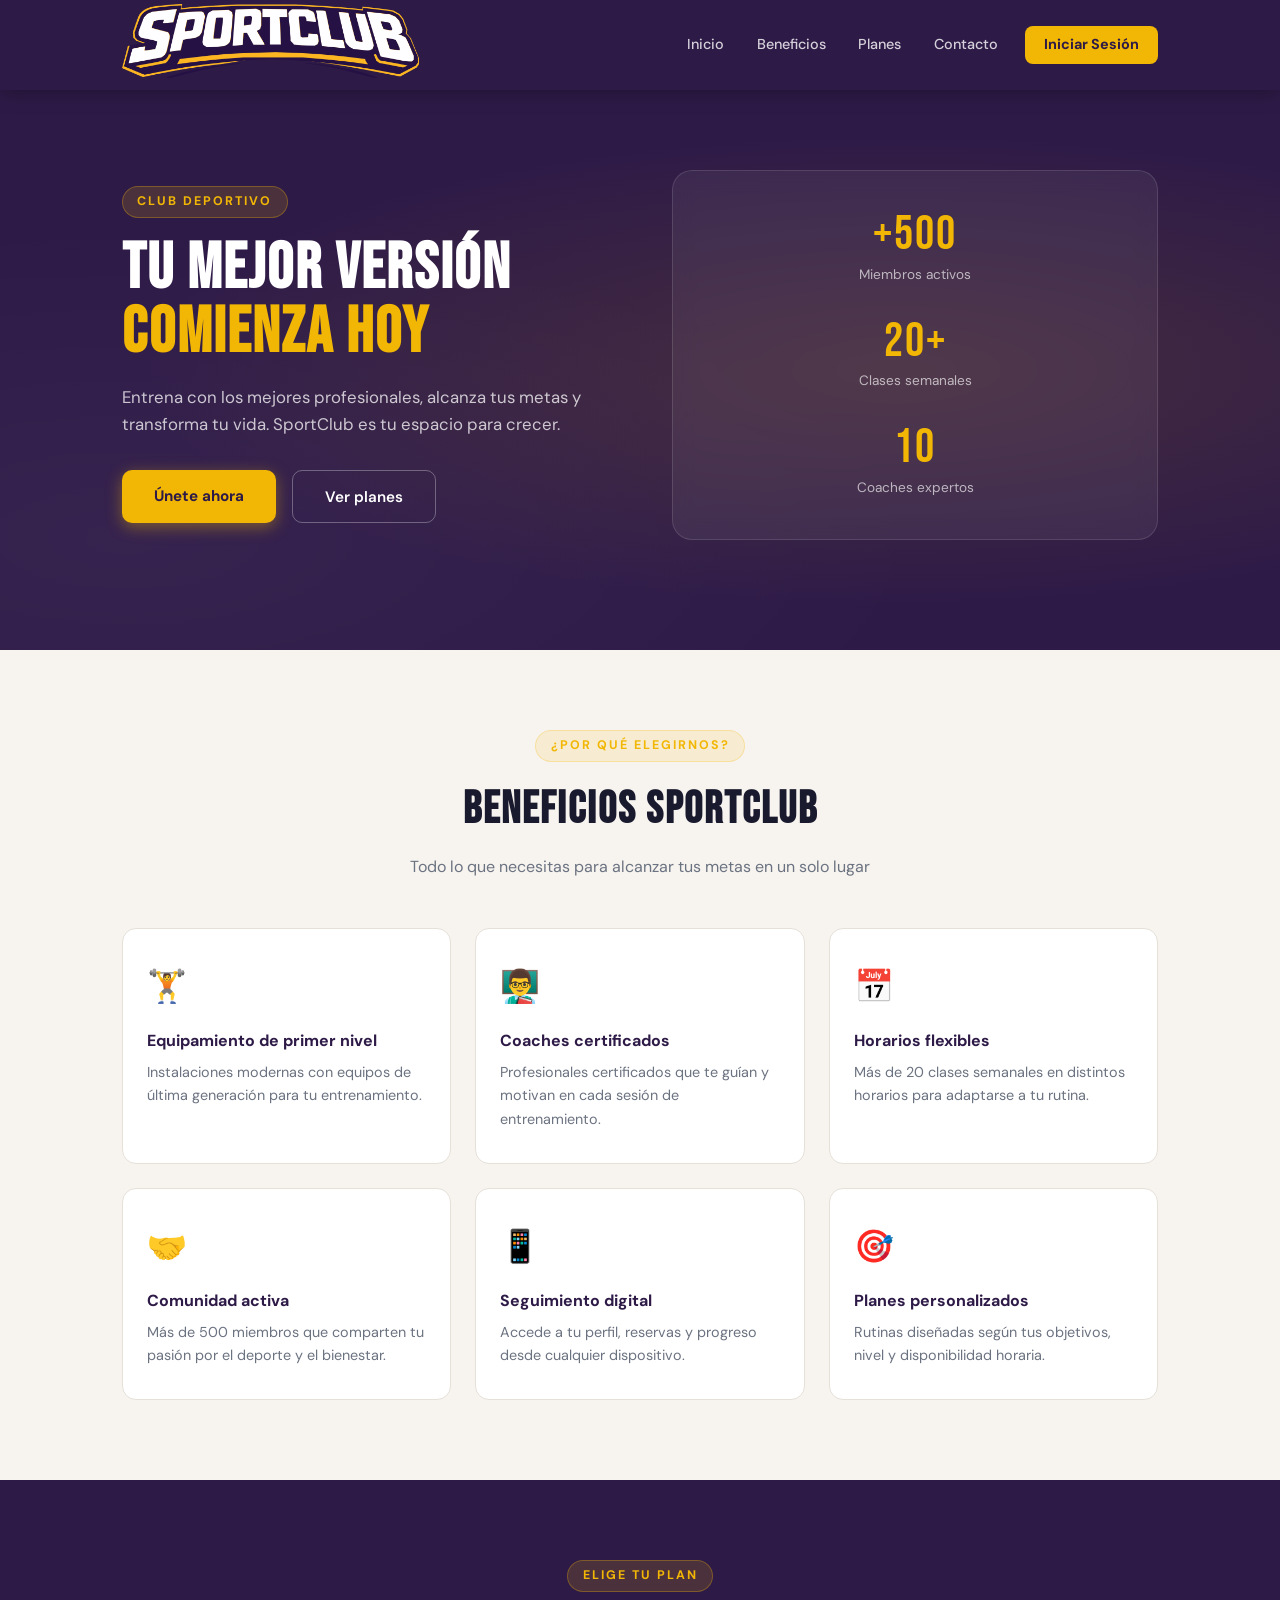
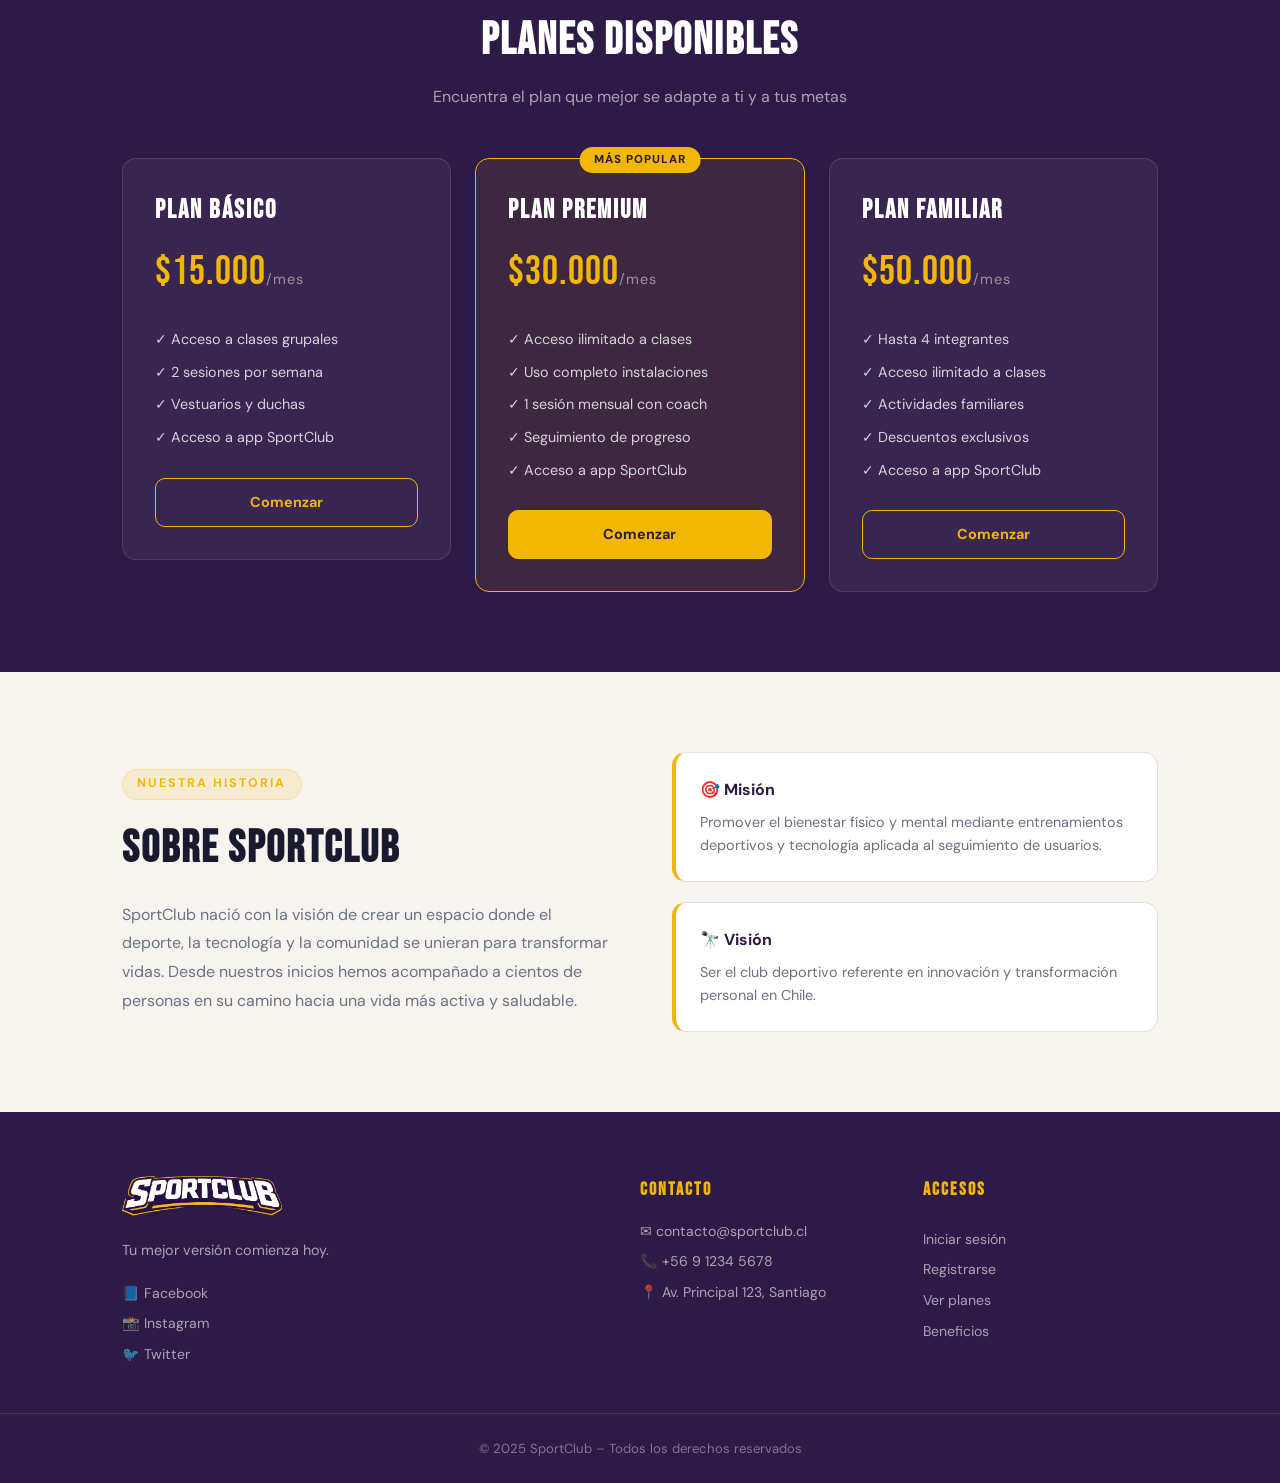
==== commit fbc484d9: "Ajustes de diseño: logo, tamaños y textos en español" ====
--- a/index.html
+++ b/index.html
@@ -20,7 +20,7 @@
         <a href="#beneficios" class="nav-link">Beneficios</a>
         <a href="#planes" class="nav-link">Planes</a>
         <a href="#contacto" class="nav-link">Contacto</a>
-        <a href="pages/login.html" class="nav-btn">Login</a>
+        <a href="pages/login.html" class="nav-btn">Iniciar Sesión</a>
       </nav>
     </div>
   </header>
--- a/css/styles.css
+++ b/css/styles.css
@@ -36,14 +36,14 @@
   max-width: 1100px;
   margin: 0 auto;
   padding: 0 2rem;
-  height: 70px;
+  height: 90px;
   display: flex;
   align-items: center;
   justify-content: space-between;
 }
 
 .header-logo img {
-  height: 42px;
+  height: 74px;
   width: auto;
 }
 
